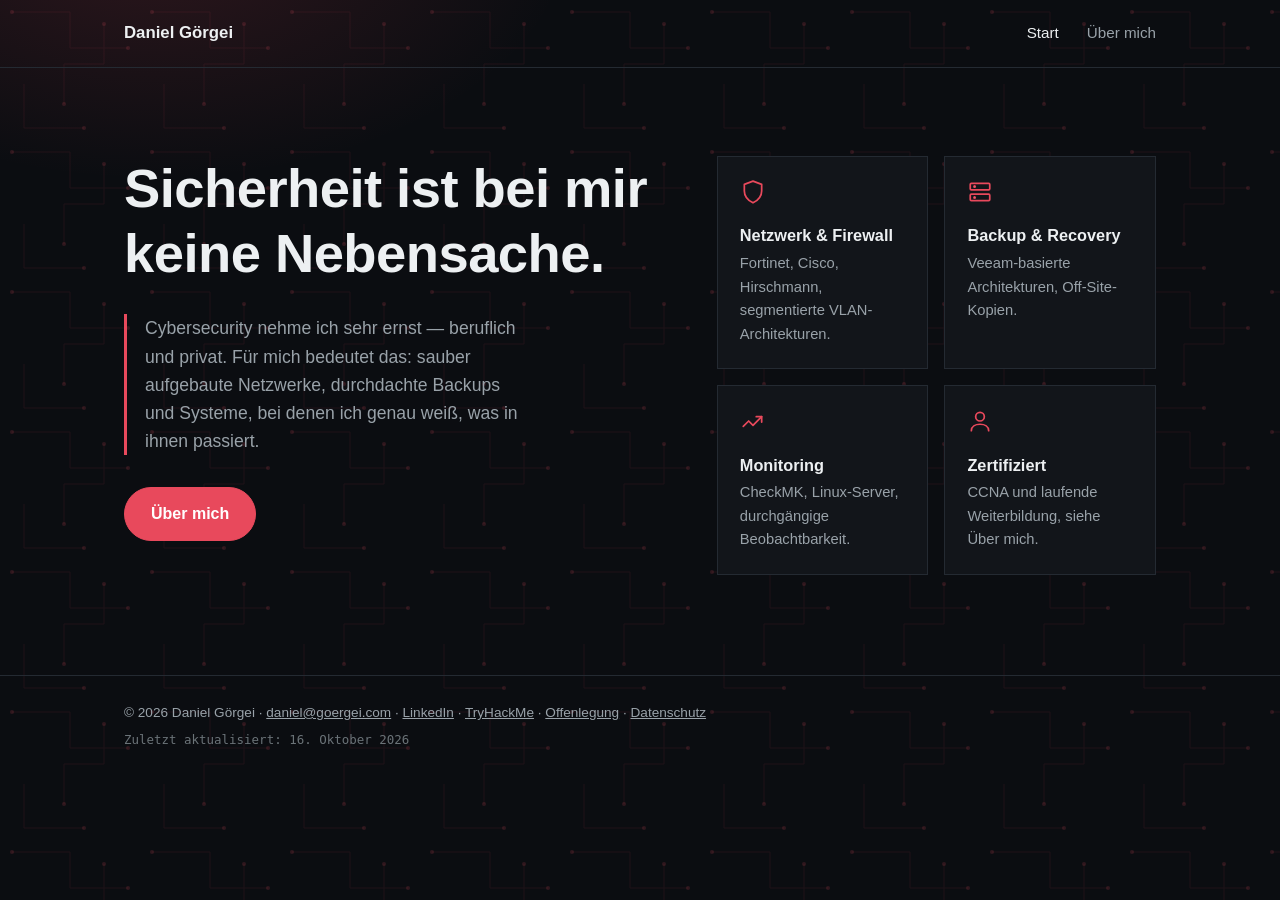
==== index.html @ 5c412531 "Offenlegung und Datenschutzerklärung" ====
<!DOCTYPE html>
<html lang="de">
<head>
<meta charset="UTF-8">
<meta name="viewport" content="width=device-width, initial-scale=1">
<title>Daniel Görgei — Network Engineer &amp; IT-Systemadministrator</title>
<meta name="description" content="Daniel Görgei, Network Engineer und IT-Systemadministrator aus Kärnten, Österreich.">
<link rel="icon" href="favicon.ico" sizes="any">
<link rel="icon" type="image/png" sizes="32x32" href="favicon-32.png">
<link rel="icon" type="image/png" sizes="16x16" href="favicon-16.png">
<link rel="apple-touch-icon" sizes="180x180" href="favicon-180.png">
<link rel="stylesheet" href="style.css">
<script type="application/ld+json">
{
  "@context": "https://schema.org",
  "@type": "Person",
  "name": "Daniel Görgei",
  "jobTitle": "Network Engineer, IT-Systemadministrator",
  "worksFor": {
    "@type": "Organization",
    "name": "helpIT & more GmbH"
  },
  "url": "https://goergei.com",
  "image": "https://goergei.com/profile.jpg",
  "birthDate": "1992-06-11",
  "address": {
    "@type": "PostalAddress",
    "addressRegion": "Kärnten",
    "addressCountry": "AT"
  },
  "sameAs": [
    "https://www.linkedin.com/in/daniel-görgei-922839432",
    "https://tryhackme.com/p/Wraider"
  ]
}
</script>
</head>
<body>

<div class="scroll-progress" id="scroll-progress"></div>

<header class="site-header">
  <div class="wrap">
    <a href="index.html" class="brand">Daniel Görgei</a>
    <nav>
      <a href="index.html" aria-current="page">Start</a>
      <a href="about.html">Über mich</a>
    </nav>
  </div>
</header>

<main>

  <section class="hero">
    <div class="wrap hero-grid">

      <div class="hero-copy">
        <h1>Sicherheit ist bei mir keine Nebensache.</h1>

        <div class="statement">
          <p>
            Cybersecurity nehme ich sehr ernst — beruflich und privat. Für mich
            bedeutet das: sauber aufgebaute Netzwerke, durchdachte Backups und
            Systeme, bei denen ich genau weiß, was in ihnen passiert.
          </p>
        </div>

        <a class="button" href="about.html">Über mich</a>
      </div>

      <div class="highlight-grid">
        <div class="highlight-card">
          <svg viewBox="0 0 24 24" fill="none" stroke-width="1.6" stroke-linecap="round" stroke-linejoin="round"><path d="M12 2l8 3v6c0 5-3.4 8.7-8 11-4.6-2.3-8-6-8-11V5l8-3z"/></svg>
          <h3>Netzwerk &amp; Firewall</h3>
          <p>Fortinet, Cisco, Hirschmann, segmentierte VLAN-Architekturen.</p>
        </div>
        <div class="highlight-card">
          <svg viewBox="0 0 24 24" fill="none" stroke-width="1.6" stroke-linecap="round" stroke-linejoin="round"><rect x="3" y="4" width="18" height="6" rx="1"/><rect x="3" y="14" width="18" height="6" rx="1"/><circle cx="7" cy="7" r=".6" fill="currentColor"/><circle cx="7" cy="17" r=".6" fill="currentColor"/></svg>
          <h3>Backup &amp; Recovery</h3>
          <p>Veeam-basierte Architekturen, Off-Site-Kopien.</p>
        </div>
        <div class="highlight-card">
          <svg viewBox="0 0 24 24" fill="none" stroke-width="1.6" stroke-linecap="round" stroke-linejoin="round"><path d="M3 17l5-5 4 4 8-8"/><path d="M15 8h5v5"/></svg>
          <h3>Monitoring</h3>
          <p>CheckMK, Linux-Server, durchgängige Beobachtbarkeit.</p>
        </div>
        <div class="highlight-card">
          <svg viewBox="0 0 24 24" fill="none" stroke-width="1.6" stroke-linecap="round" stroke-linejoin="round"><circle cx="12" cy="8" r="4"/><path d="M4 21c0-4 3.6-6 8-6s8 2 8 6"/></svg>
          <h3>Zertifiziert</h3>
          <p>CCNA und laufende Weiterbildung, siehe Über mich.</p>
        </div>
      </div>

    </div>
  </section>

</main>

<footer class="site-footer">
  <div class="wrap">
    <p>
      © 2026 Daniel Görgei ·
      <a href="mailto:daniel@goergei.com">daniel@goergei.com</a> ·
      <a href="https://www.linkedin.com/in/daniel-görgei-922839432" target="_blank" rel="noopener">LinkedIn</a> ·
      <a href="https://tryhackme.com/p/Wraider" target="_blank" rel="noopener">TryHackMe</a> ·
      <a href="offenlegung.html">Offenlegung</a> ·
      <a href="datenschutz.html">Datenschutz</a>
    </p>
    <p class="updated">Zuletzt aktualisiert: 16. Oktober 2026</p>
  </div>
</footer>

<script>
  window.addEventListener('scroll', function () {
    var h = document.documentElement;
    var scrolled = (h.scrollTop) / (h.scrollHeight - h.clientHeight) * 100;
    document.getElementById('scroll-progress').style.width = scrolled + '%';
  });
</script>

</body>
</html>
---- style.css ----
/* ============================================================
   Daniel Görgei — goergei.com
   ============================================================ */

:root {
  --bg: #0b0d11;
  --bg-panel: #12151a;
  --bg-alt: #0e1116;
  --border: #242a32;
  --text: #edf0f2;
  --text-dim: #99a2a9;
  --accent: #e8495c;
  --accent-ink: #ffffff;

  --sans: -apple-system, BlinkMacSystemFont, "Segoe UI", Roboto, Helvetica, Arial, sans-serif;
  --mono: ui-monospace, "Cascadia Code", "SF Mono", Consolas, Menlo, monospace;

  color-scheme: dark;
}

* { box-sizing: border-box; }

html { scroll-behavior: smooth; }

body {
  margin: 0;
  background-color: var(--bg);
  background-image:
    radial-gradient(ellipse 700px 420px at 12% -8%, rgba(232, 73, 92, 0.16), transparent 60%),
    url("data:image/svg+xml,%3Csvg xmlns='http://www.w3.org/2000/svg' width='140' height='140'%3E%3Cg fill='none' stroke='%23e8495c' stroke-width='1' opacity='0.08'%3E%3Cpath d='M12 12H70V48H128'/%3E%3Cpath d='M24 84V128H84'/%3E%3Cpath d='M104 24V64H64V104'/%3E%3C/g%3E%3Cg fill='%23e8495c' opacity='0.16'%3E%3Ccircle cx='12' cy='12' r='2'/%3E%3Ccircle cx='128' cy='48' r='2'/%3E%3Ccircle cx='84' cy='128' r='2'/%3E%3Ccircle cx='104' cy='24' r='2'/%3E%3Ccircle cx='64' cy='104' r='2'/%3E%3C/g%3E%3C/svg%3E");
  background-size: auto, 140px 140px;
  background-attachment: fixed, fixed;
  color: var(--text);
  font-family: var(--sans);
  line-height: 1.6;
  -webkit-font-smoothing: antialiased;
}

.wrap {
  max-width: 1080px;
  margin: 0 auto;
  padding: 0 24px;
}

a {
  color: var(--accent);
  text-decoration: none;
}
a:hover { text-decoration: underline; }
a:focus-visible,
button:focus-visible {
  outline: 2px solid var(--accent);
  outline-offset: 2px;
}

h1, h2, h3 {
  font-weight: 700;
  line-height: 1.2;
  margin: 0 0 0.5em;
  color: var(--text);
}

h1 { font-size: clamp(2.1rem, 1.3rem + 3.2vw, 3.4rem); font-weight: 800; letter-spacing: -0.01em; }
h2 { font-size: 1.3rem; }
h3 { font-size: 1.02rem; margin-bottom: 0.3em; }

p { margin: 0 0 1em; color: var(--text); }
p:last-child { margin-bottom: 0; }

/* ---------- Scroll progress ---------- */

.scroll-progress {
  position: fixed;
  top: 0;
  left: 0;
  height: 3px;
  width: 0%;
  background: var(--accent);
  z-index: 200;
}

/* ---------- Header ---------- */

.site-header {
  border-bottom: 1px solid var(--border);
}

.site-header .wrap {
  display: flex;
  align-items: center;
  justify-content: space-between;
  padding-top: 20px;
  padding-bottom: 20px;
  flex-wrap: wrap;
  gap: 12px;
}

.brand {
  color: var(--text);
  font-weight: 700;
  font-size: 1.05rem;
}
.brand:hover { text-decoration: none; color: var(--accent); }

.site-header nav {
  display: flex;
  align-items: center;
  gap: 28px;
}

.site-header nav a {
  color: var(--text-dim);
  font-size: 0.95rem;
  font-weight: 500;
}

.site-header nav a:hover { color: var(--text); text-decoration: none; }

.site-header nav a[aria-current="page"] {
  color: var(--text);
}

/* ---------- Hero (home) ---------- */

.hero {
  padding: 88px 0 100px;
}

.hero-grid {
  display: grid;
  grid-template-columns: 1.1fr 0.9fr;
  gap: 56px;
  align-items: start;
}

.hero-copy .eyebrow {
  font-family: var(--mono);
  color: var(--accent);
  font-size: 0.9rem;
  margin: 0 0 16px;
}

.hero-copy .statement {
  border-left: 3px solid var(--accent);
  padding-left: 18px;
  margin: 28px 0 32px;
  max-width: 46ch;
}

.hero-copy .statement p {
  color: var(--text-dim);
  font-size: 1.1rem;
  margin: 0;
}

.profile-photo {
  width: 72px;
  height: 72px;
  border-radius: 50%;
  object-fit: cover;
  border: 2px solid var(--border);
}

.photo-trigger {
  display: inline-block;
  cursor: zoom-in;
}

.lightbox-toggle {
  position: absolute;
  opacity: 0;
  pointer-events: none;
}

.lightbox-overlay {
  display: none;
  position: fixed;
  inset: 0;
  background: rgba(5, 6, 8, 0.88);
  align-items: center;
  justify-content: center;
  z-index: 100;
  cursor: zoom-out;
}

.lightbox-toggle:checked ~ .lightbox-overlay {
  display: flex;
}

.lightbox-img {
  width: min(840px, 90vw, 90vh);
  height: min(840px, 90vw, 90vh);
  border-radius: 16px;
  object-fit: cover;
  border: 3px solid var(--border);
}

.hero-person {
  display: flex;
  align-items: center;
  gap: 16px;
  margin-bottom: 8px;
}

.hero-person .name {
  font-weight: 700;
  font-size: 1.05rem;
}

.hero-person .role {
  color: var(--text-dim);
  font-size: 0.92rem;
}

.button {
  display: inline-block;
  background: var(--accent);
  color: var(--accent-ink);
  font-weight: 600;
  padding: 13px 26px;
  border: 1px solid var(--accent);
  border-radius: 999px;
}
.button:hover {
  text-decoration: none;
  background: transparent;
  color: var(--accent);
}

/* ---------- Highlight cards (home, right column) ---------- */

.highlight-grid {
  display: grid;
  grid-template-columns: 1fr 1fr;
  gap: 16px;
}

.highlight-card {
  background: var(--bg-panel);
  border: 1px solid var(--border);
  padding: 22px;
}

.highlight-card svg {
  width: 26px;
  height: 26px;
  stroke: var(--accent);
  margin-bottom: 14px;
}

.highlight-card h3 { margin-bottom: 6px; }
.highlight-card p { color: var(--text-dim); font-size: 0.92rem; }

/* ---------- Facts list (about) ---------- */

.hero-compact { padding: 64px 0 44px; }

.facts {
  margin: 28px 0 0;
  display: grid;
  gap: 16px;
  grid-template-columns: repeat(auto-fit, minmax(180px, 1fr));
  max-width: 640px;
  padding-top: 20px;
  border-top: 1px solid var(--border);
}

.facts dt {
  font-family: var(--mono);
  font-size: 0.8rem;
  color: var(--text-dim);
  margin-bottom: 4px;
}

.facts dd {
  margin: 0;
  font-size: 1rem;
}

/* ---------- Sections ---------- */

.section {
  padding: 56px 0;
}

.section-alt {
  background: var(--bg-alt);
  border-top: 1px solid var(--border);
  border-bottom: 1px solid var(--border);
}

/* ---------- Skills (about) ---------- */

.skill-grid {
  list-style: none;
  margin: 20px 0 0;
  padding: 0;
  display: flex;
  flex-wrap: wrap;
  gap: 10px;
}

.skill-grid li {
  font-family: var(--mono);
  font-size: 0.88rem;
  color: var(--text);
  border: 1px solid var(--border);
  padding: 6px 12px;
  background: var(--bg-panel);
}

/* ---------- Certifications (about) ---------- */

.cert-list {
  list-style: none;
  margin: 24px 0 0;
  padding: 0;
}

.cert-list li {
  border-left: 2px solid var(--accent);
  padding: 4px 0 22px 20px;
  margin-bottom: 4px;
}

.cert-list li:last-child { padding-bottom: 0; }

.cert-head {
  display: flex;
  align-items: baseline;
  justify-content: space-between;
  gap: 16px;
  flex-wrap: wrap;
}

.cert-head h3 { margin-bottom: 0; }

.cert-date {
  font-family: var(--mono);
  font-size: 0.82rem;
  color: var(--text-dim);
  white-space: nowrap;
}

.cert-issuer {
  color: var(--text-dim);
  margin: 2px 0 0;
}

.cert-id {
  font-family: var(--mono);
  font-size: 0.8rem;
  color: var(--text-dim);
  margin: 4px 0 0;
}

/* ---------- Footer ---------- */

.site-footer {
  border-top: 1px solid var(--border);
  padding: 26px 0;
}

.site-footer p {
  color: var(--text-dim);
  font-size: 0.85rem;
  margin: 0;
}

.site-footer .updated {
  font-family: var(--mono);
  font-size: 0.78rem;
  margin-top: 6px;
  color: #6b7378;
}

.site-footer a { color: var(--text-dim); text-decoration: underline; }
.site-footer a:hover { color: var(--accent); }

/* ---------- Motion / accessibility ---------- */

@media (prefers-reduced-motion: reduce) {
  html { scroll-behavior: auto; }
}

@media (max-width: 760px) {
  .hero-grid { grid-template-columns: 1fr; }
  .hero { padding: 56px 0 64px; }
}

@media (max-width: 480px) {
  .highlight-grid { grid-template-columns: 1fr; }
}
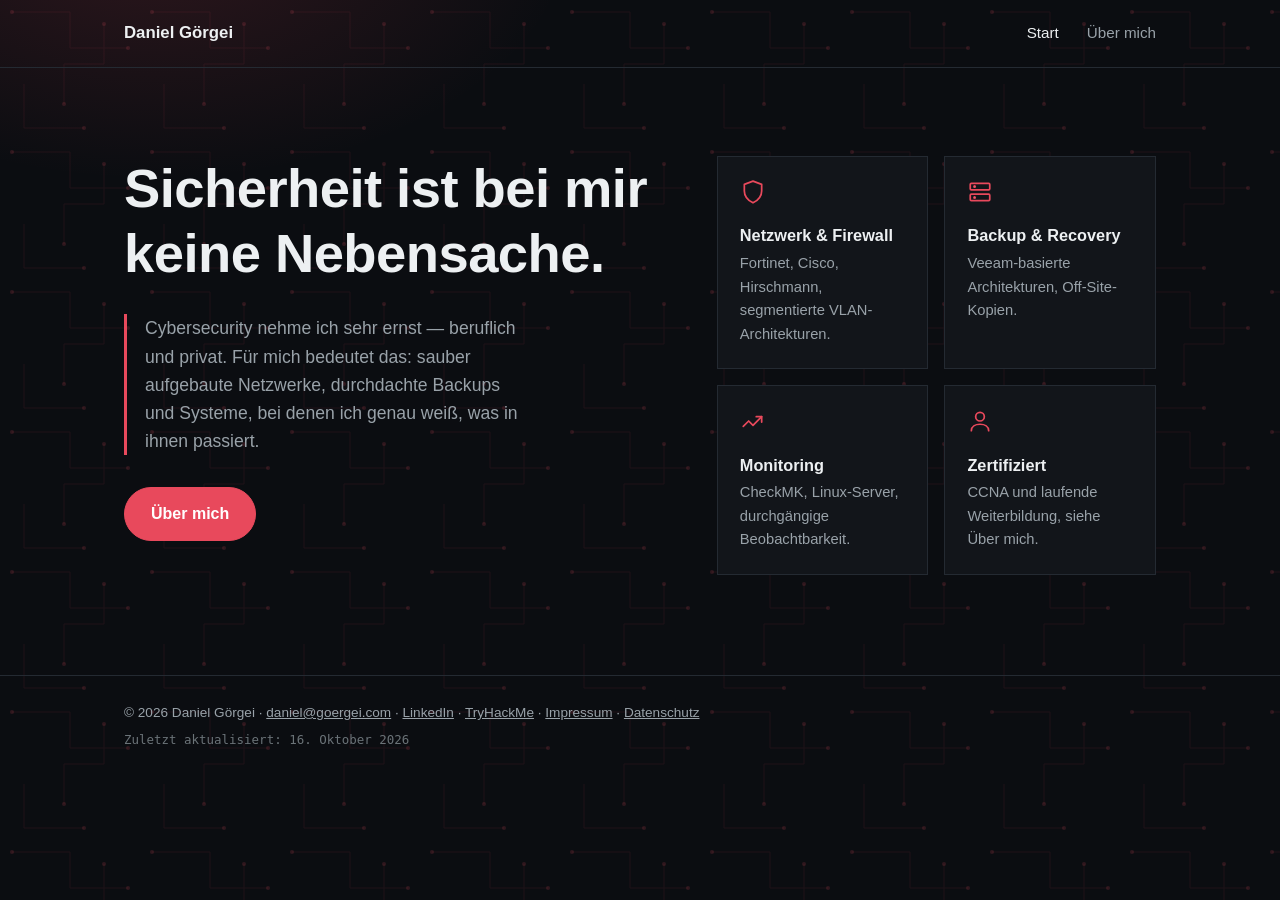
==== commit a1fe5618: "Impressum neu" ====
--- a/index.html
+++ b/index.html
@@ -103,7 +103,7 @@
       <a href="mailto:daniel@goergei.com">daniel@goergei.com</a> ·
       <a href="https://www.linkedin.com/in/daniel-görgei-922839432" target="_blank" rel="noopener">LinkedIn</a> ·
       <a href="https://tryhackme.com/p/Wraider" target="_blank" rel="noopener">TryHackMe</a> ·
-      <a href="offenlegung.html">Offenlegung</a> ·
+      <a href="impressum.html">Impressum</a> ·
       <a href="datenschutz.html">Datenschutz</a>
     </p>
     <p class="updated">Zuletzt aktualisiert: 16. Oktober 2026</p>
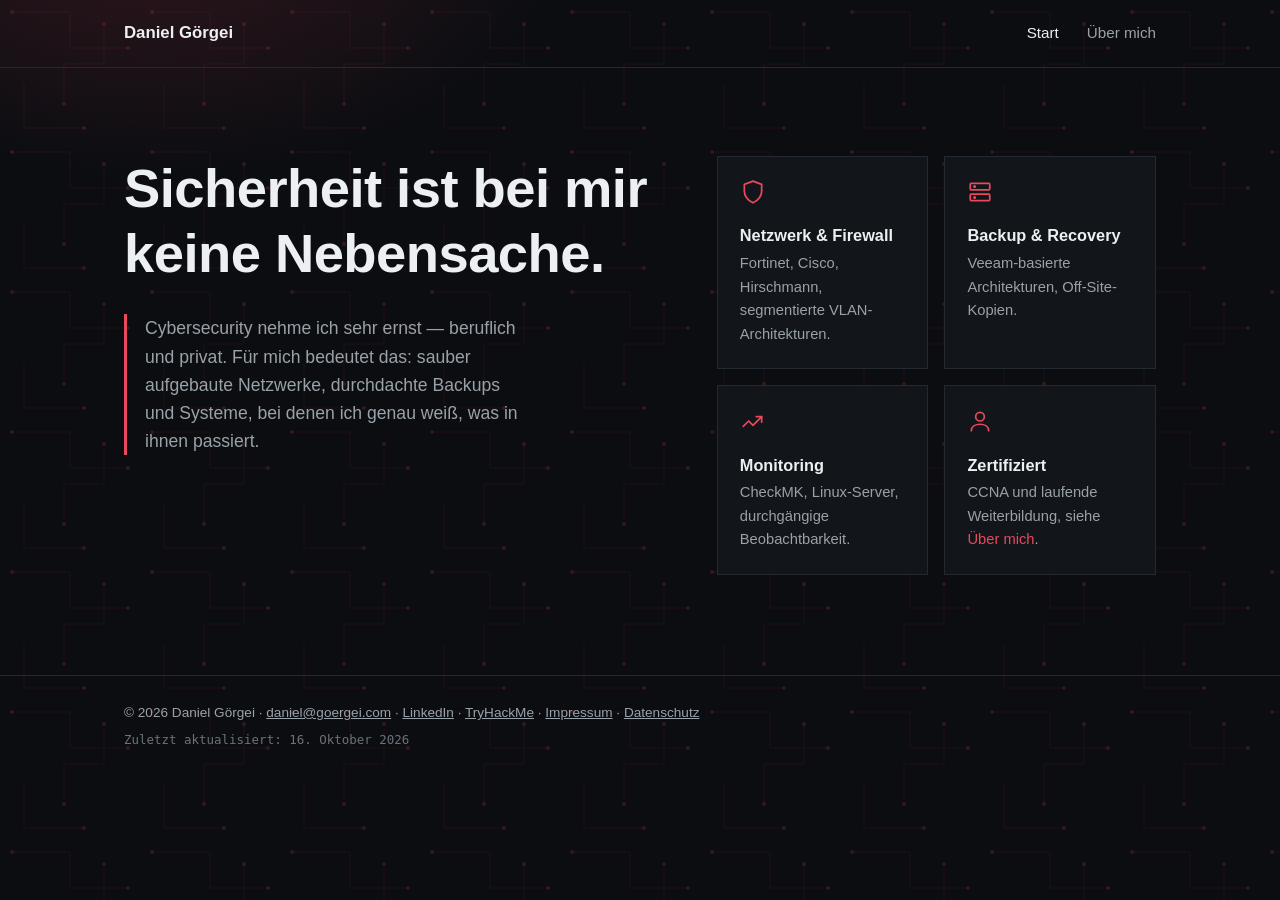
==== commit 49c8af30: "Über Mich und Links angepasst" ====
--- a/index.html
+++ b/index.html
@@ -64,8 +64,6 @@
             Systeme, bei denen ich genau weiß, was in ihnen passiert.
           </p>
         </div>
-
-        <a class="button" href="about.html">Über mich</a>
       </div>
 
       <div class="highlight-grid">
@@ -87,7 +85,7 @@
         <div class="highlight-card">
           <svg viewBox="0 0 24 24" fill="none" stroke-width="1.6" stroke-linecap="round" stroke-linejoin="round"><circle cx="12" cy="8" r="4"/><path d="M4 21c0-4 3.6-6 8-6s8 2 8 6"/></svg>
           <h3>Zertifiziert</h3>
-          <p>CCNA und laufende Weiterbildung, siehe Über mich.</p>
+          <p>CCNA und laufende Weiterbildung, siehe <a href="about.html">Über mich</a>.</p>
         </div>
       </div>
 
--- a/style.css
+++ b/style.css
@@ -154,8 +154,8 @@
 }
 
 .profile-photo {
-  width: 72px;
-  height: 72px;
+  width: 120px;
+  height: 120px;
   border-radius: 50%;
   object-fit: cover;
   border: 2px solid var(--border);
@@ -251,6 +251,17 @@
 .highlight-card h3 { margin-bottom: 6px; }
 .highlight-card p { color: var(--text-dim); font-size: 0.92rem; }
 
+a.highlight-card {
+  display: block;
+  color: inherit;
+  text-decoration: none;
+  transition: border-color 0.15s;
+}
+a.highlight-card:hover {
+  text-decoration: none;
+  border-color: var(--accent);
+}
+
 /* ---------- Facts list (about) ---------- */
 
 .hero-compact { padding: 64px 0 44px; }
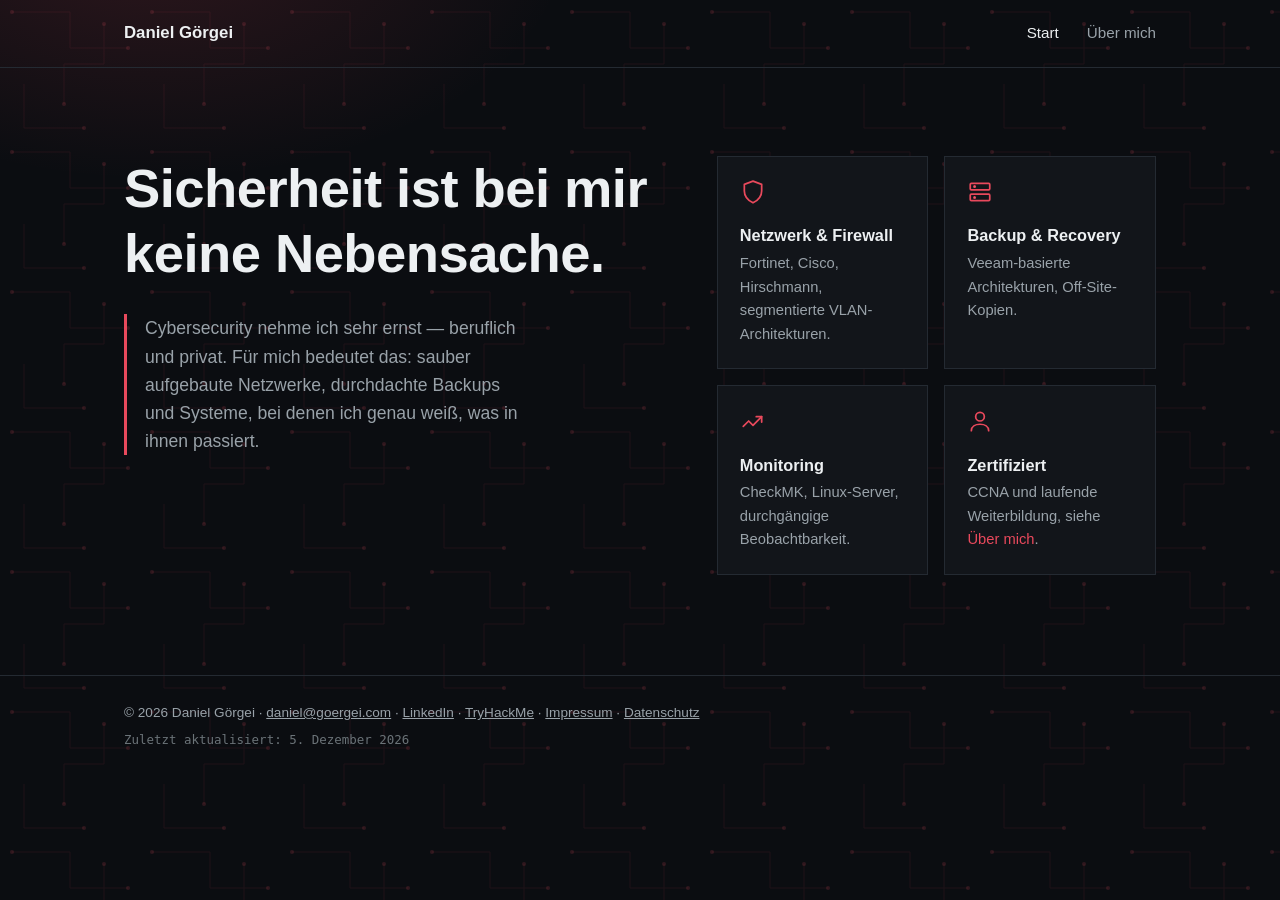
==== commit 89e81e80: "Automatische Aktualisierung" ====
--- a/index.html
+++ b/index.html
@@ -104,7 +104,7 @@
       <a href="impressum.html">Impressum</a> ·
       <a href="datenschutz.html">Datenschutz</a>
     </p>
-    <p class="updated">Zuletzt aktualisiert: 16. Oktober 2026</p>
+    <p class="updated">Zuletzt aktualisiert: <span id="last-updated"></span></p>
   </div>
 </footer>
 
@@ -115,6 +115,14 @@
     document.getElementById('scroll-progress').style.width = scrolled + '%';
   });
 </script>
+<script>
+  (function () {
+    var el = document.getElementById('last-updated');
+    if (!el) return;
+    var d = new Date(document.lastModified);
+    el.textContent = d.toLocaleDateString('de-DE', { day: 'numeric', month: 'long', year: 'numeric' });
+  })();
+</script>
 
 </body>
 </html>
--- a/style.css
+++ b/style.css
@@ -154,8 +154,8 @@
 }
 
 .profile-photo {
-  width: 120px;
-  height: 120px;
+  width: 160px;
+  height: 160px;
   border-radius: 50%;
   object-fit: cover;
   border: 2px solid var(--border);
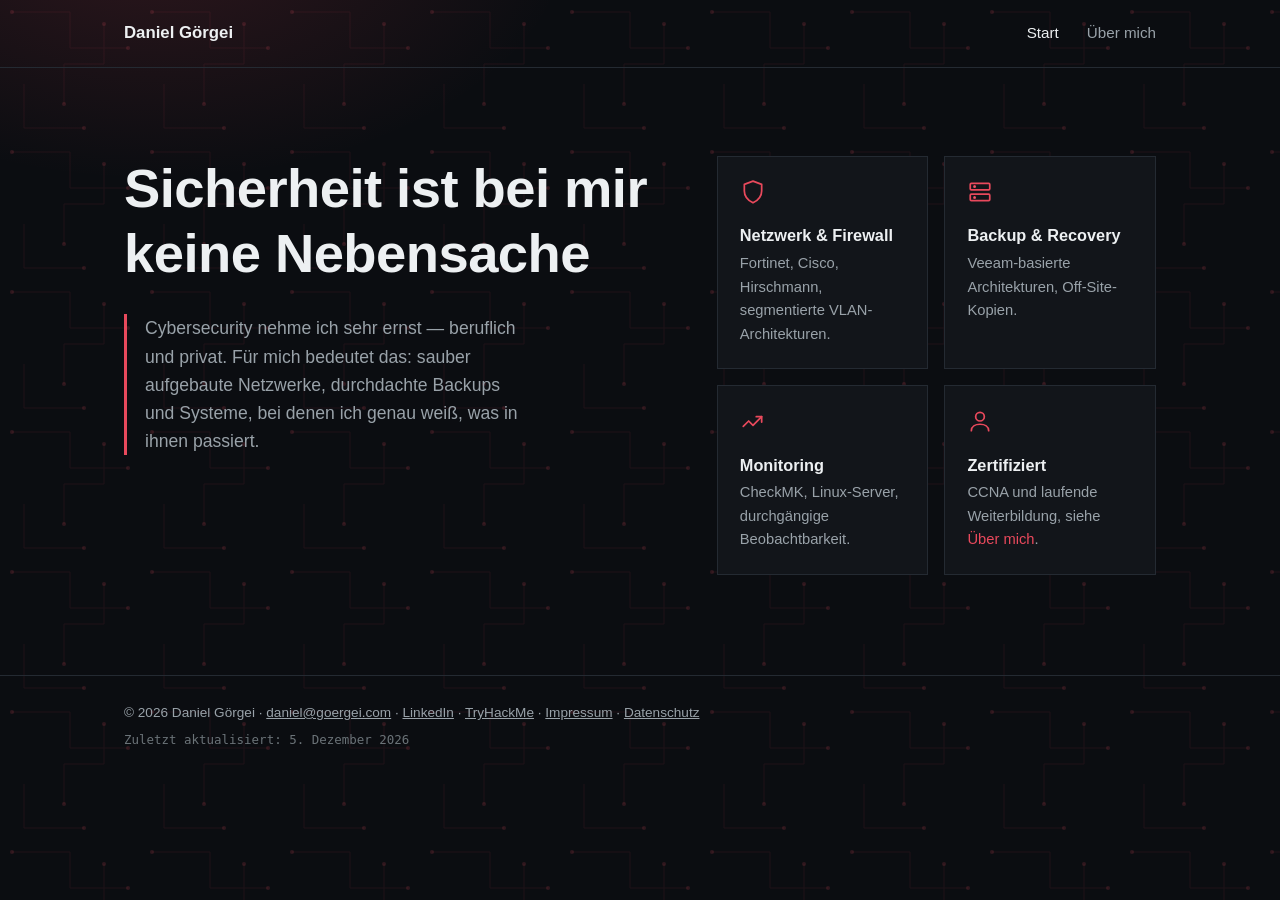
==== commit c21d916c: "Update index.html" ====
--- a/index.html
+++ b/index.html
@@ -55,7 +55,7 @@
     <div class="wrap hero-grid">
 
       <div class="hero-copy">
-        <h1>Sicherheit ist bei mir keine Nebensache.</h1>
+        <h1>Sicherheit ist bei mir keine Nebensache</h1>
 
         <div class="statement">
           <p>
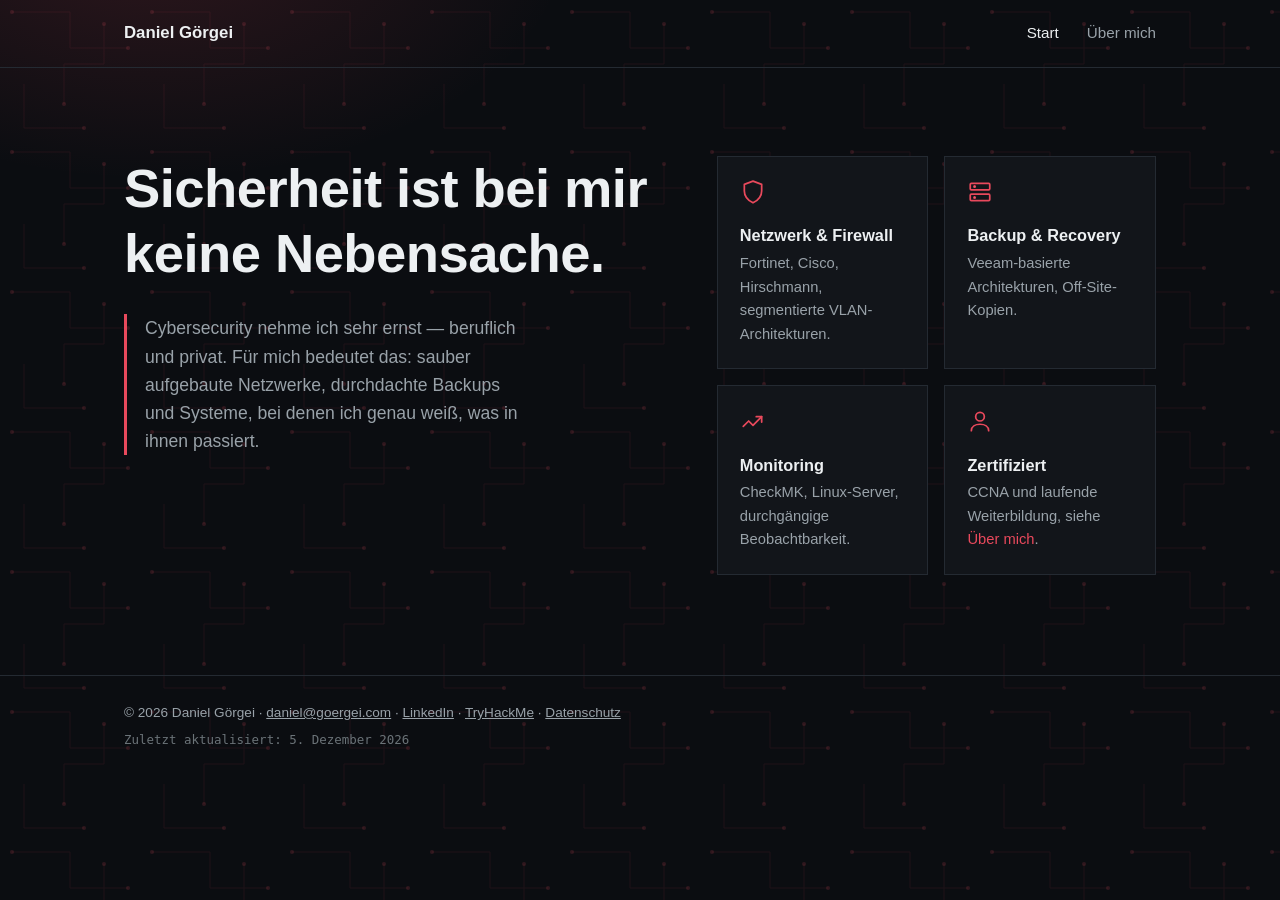
==== commit 5bf7b875: "Impressum entfernt" ====
--- a/index.html
+++ b/index.html
@@ -55,7 +55,7 @@
     <div class="wrap hero-grid">
 
       <div class="hero-copy">
-        <h1>Sicherheit ist bei mir keine Nebensache</h1>
+        <h1>Sicherheit ist bei mir keine Nebensache.</h1>
 
         <div class="statement">
           <p>
@@ -101,7 +101,6 @@
       <a href="mailto:daniel@goergei.com">daniel@goergei.com</a> ·
       <a href="https://www.linkedin.com/in/daniel-görgei-922839432" target="_blank" rel="noopener">LinkedIn</a> ·
       <a href="https://tryhackme.com/p/Wraider" target="_blank" rel="noopener">TryHackMe</a> ·
-      <a href="impressum.html">Impressum</a> ·
       <a href="datenschutz.html">Datenschutz</a>
     </p>
     <p class="updated">Zuletzt aktualisiert: <span id="last-updated"></span></p>
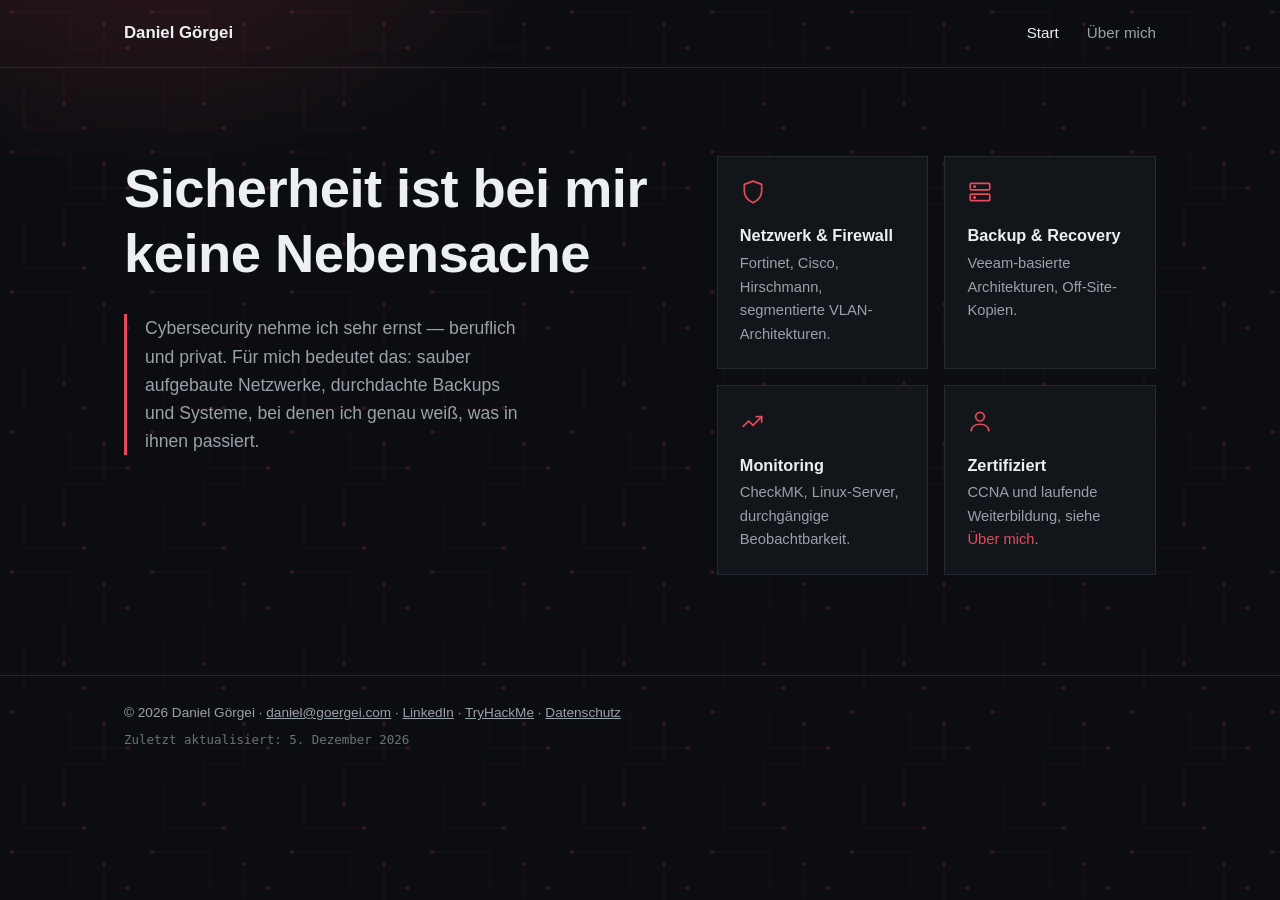
==== commit d854716f: "Merge branch 'main' of https://github.com/WraiderGit/goergei-os" ====
--- a/index.html
+++ b/index.html
@@ -55,7 +55,7 @@
     <div class="wrap hero-grid">
 
       <div class="hero-copy">
-        <h1>Sicherheit ist bei mir keine Nebensache.</h1>
+        <h1>Sicherheit ist bei mir keine Nebensache</h1>
 
         <div class="statement">
           <p>
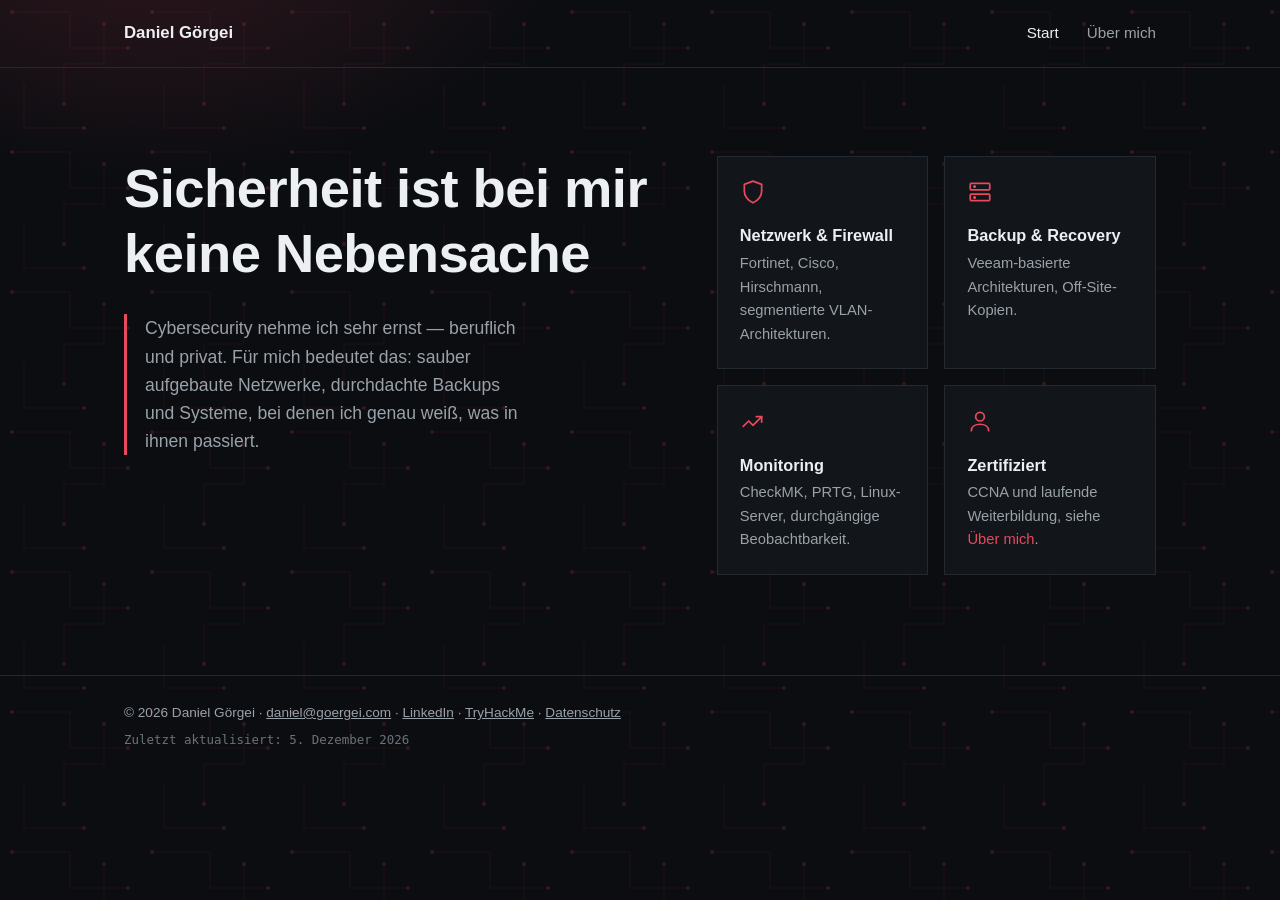
==== commit b96ff94b: "PRTG bei Monitoring-Highlight auf Startseite ergänzt" ====
--- a/index.html
+++ b/index.html
@@ -80,7 +80,7 @@
         <div class="highlight-card">
           <svg viewBox="0 0 24 24" fill="none" stroke-width="1.6" stroke-linecap="round" stroke-linejoin="round"><path d="M3 17l5-5 4 4 8-8"/><path d="M15 8h5v5"/></svg>
           <h3>Monitoring</h3>
-          <p>CheckMK, Linux-Server, durchgängige Beobachtbarkeit.</p>
+          <p>CheckMK, PRTG, Linux-Server, durchgängige Beobachtbarkeit.</p>
         </div>
         <div class="highlight-card">
           <svg viewBox="0 0 24 24" fill="none" stroke-width="1.6" stroke-linecap="round" stroke-linejoin="round"><circle cx="12" cy="8" r="4"/><path d="M4 21c0-4 3.6-6 8-6s8 2 8 6"/></svg>
